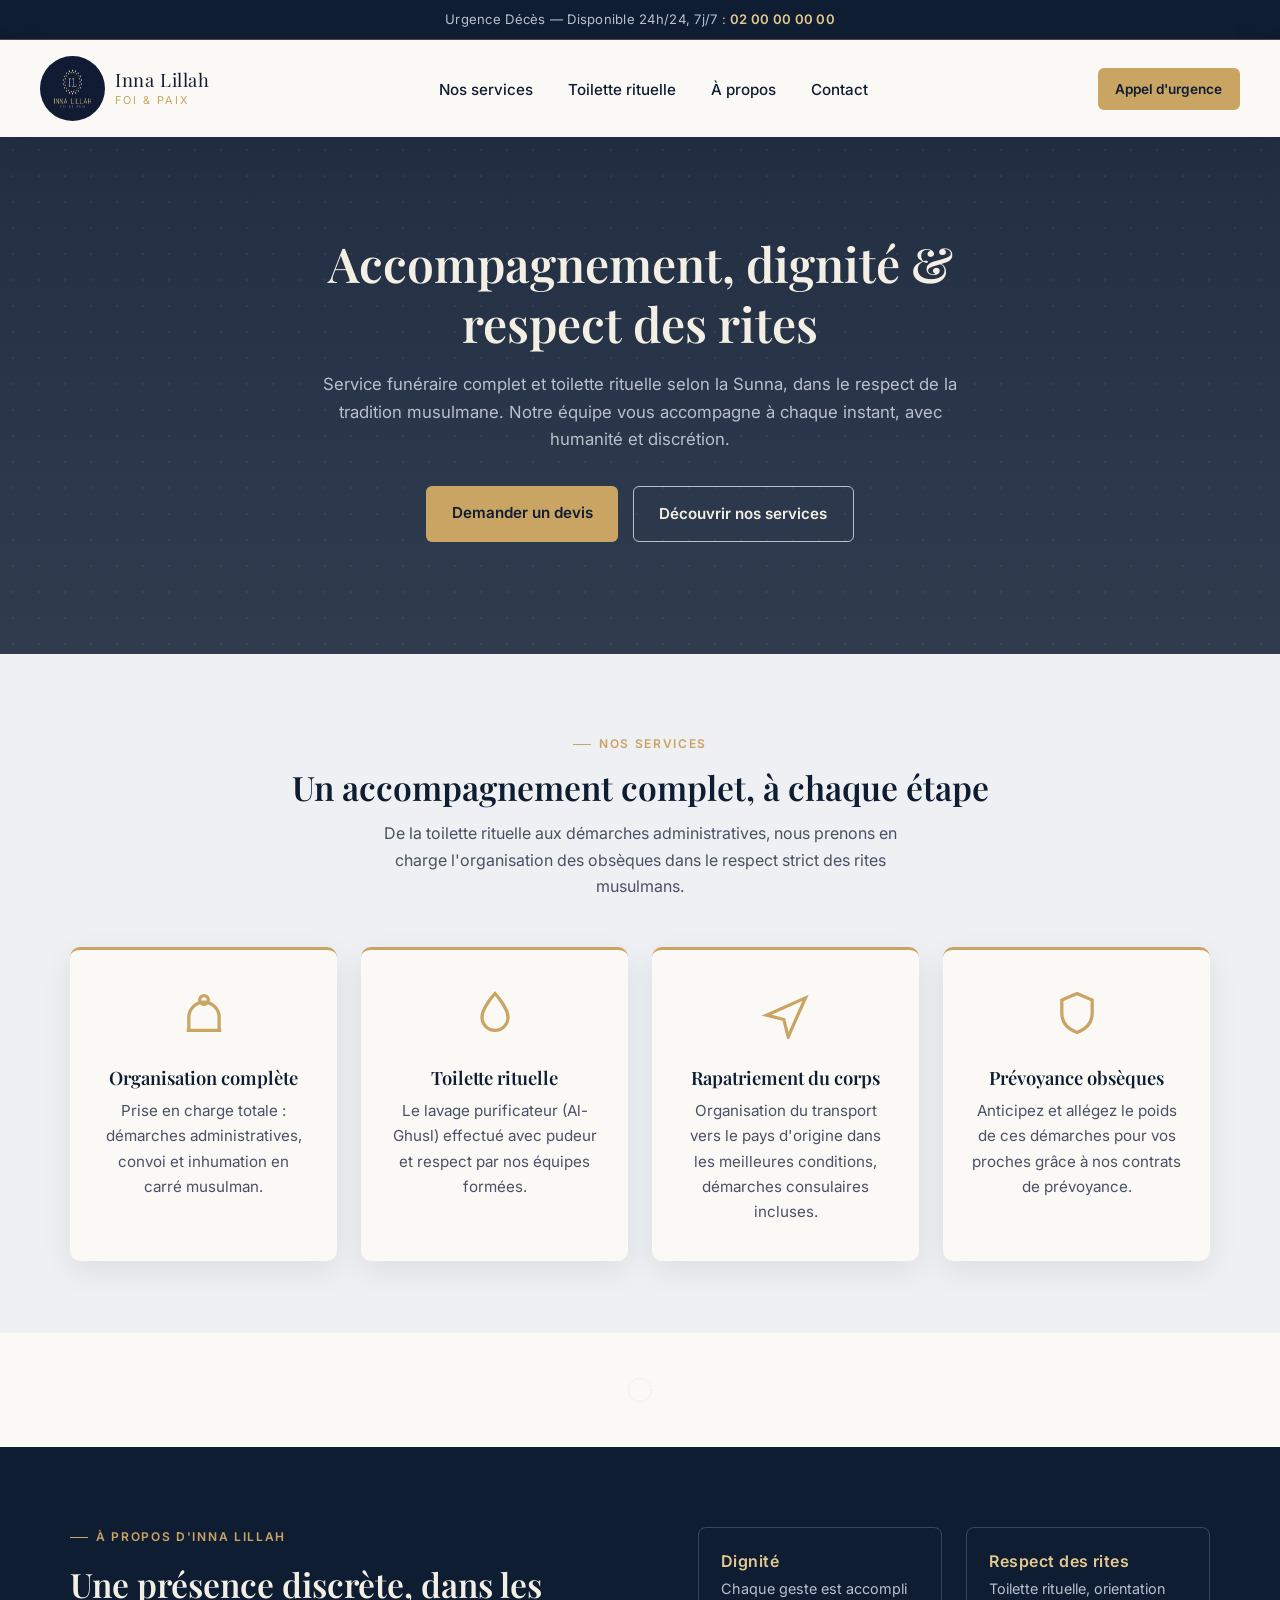
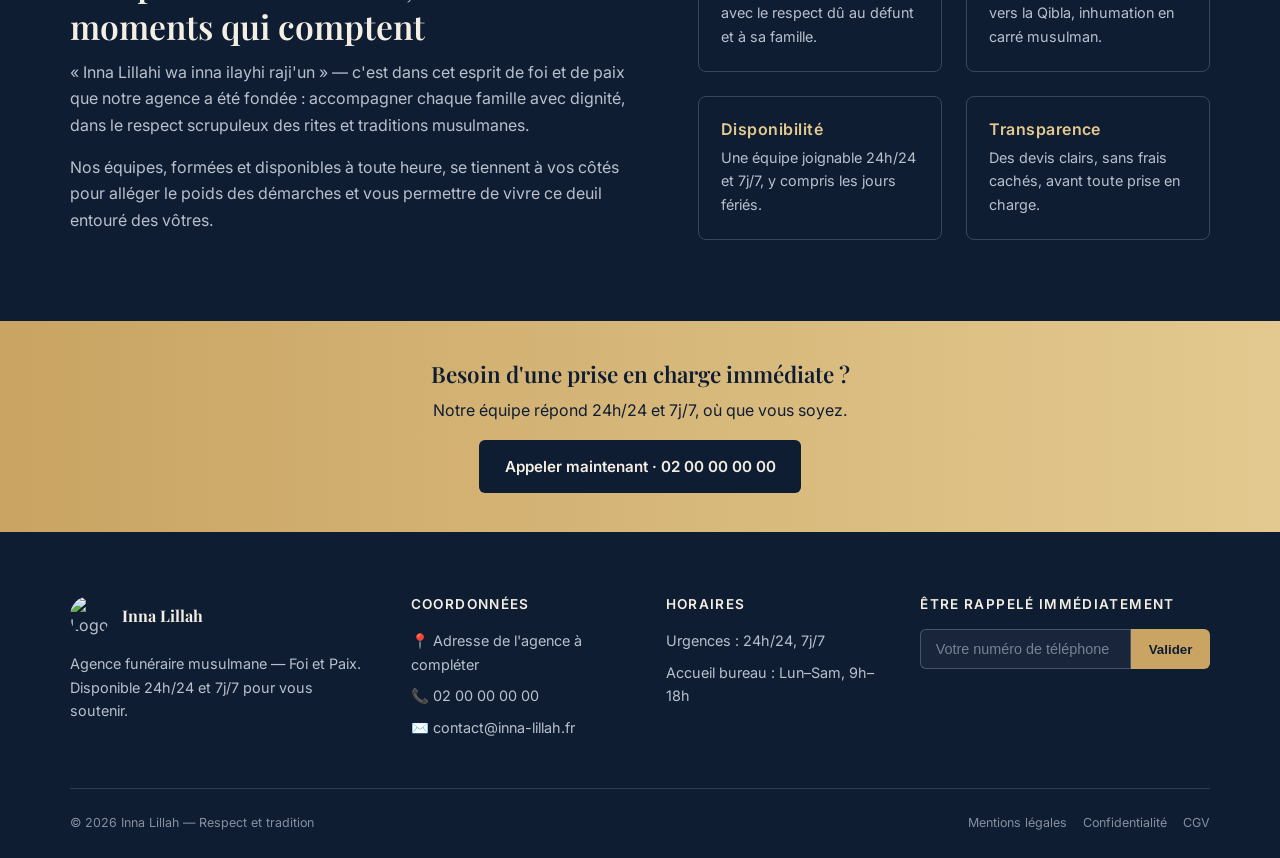
==== index.html @ 6e878417 "version initial" ====
<!DOCTYPE html>
<html lang="fr">
<head>
<meta charset="UTF-8">
<meta name="viewport" content="width=device-width, initial-scale=1.0">

<!-- ===================== SEO : TITLE & META ===================== -->
<title>Inna Lillah – Agence Funéraire Musulmane 24/7</title>
<meta name="description" content="Inna Lillah, agence funéraire musulmane : toilette rituelle, organisation d'obsèques, rapatriement et prévoyance. Accompagnement disponible 24h/24, 7j/7.">
<meta name="robots" content="index, follow">
<link rel="canonical" href="https://www.inna-lillah.fr/">

<!-- Open Graph (partage réseaux sociaux) -->
<meta property="og:type" content="website">
<meta property="og:title" content="Inna Lillah – Agence Funéraire Musulmane 24/7">
<meta property="og:description" content="Accompagnement digne et respectueux des rites musulmans : toilette rituelle, organisation d'obsèques, rapatriement, prévoyance.">
<meta property="og:image" content="/logo-inna-lillah.png">
<meta property="og:locale" content="fr_FR">

<!-- Favicon -->
<link rel="icon" type="image/png" href="/logo-inna-lillah.png">

<!-- Polices -->
<link rel="preconnect" href="https://fonts.googleapis.com">
<link rel="preconnect" href="https://fonts.gstatic.com" crossorigin>
<link href="https://fonts.googleapis.com/css2?family=Playfair+Display:wght@500;600;700&family=Inter:wght@300;400;500;600&display=swap" rel="stylesheet">

<!-- ===================== DONNÉES STRUCTURÉES SCHEMA.ORG ===================== -->
<!-- Type LocalBusiness, sous-type FuneralHome : à compléter avec les données réelles de l'agence -->
<script type="application/ld+json">
{
  "@context": "https://schema.org",
  "@type": "FuneralHome",
  "name": "Inna Lillah",
  "alternateName": "Inna Lillah - Foi et Paix",
  "image": "https://www.inna-lillah.fr/assets/logo-inna-lillah.png",
  "description": "Agence funéraire musulmane : toilette rituelle, organisation d'obsèques, rapatriement et prévoyance obsèques.",
  "telephone": "+33200000000",
  "priceRange": "€€",
  "address": {
    "@type": "PostalAddress",
    "streetAddress": "Adresse de l'agence à compléter",
    "addressLocality": "Ville à compléter",
    "postalCode": "00000",
    "addressCountry": "FR"
  },
  "openingHoursSpecification": [
    {
      "@type": "OpeningHoursSpecification",
      "dayOfWeek": ["Monday","Tuesday","Wednesday","Thursday","Friday","Saturday","Sunday"],
      "opens": "00:00",
      "closes": "23:59"
    }
  ],
  "areaServed": "Ville et région à compléter"
}
</script>

<link rel="stylesheet" href="style.css">
</head>
<body>

<!-- Icônes SVG réutilisables (sprite invisible) -->
<svg width="0" height="0" style="position:absolute" aria-hidden="true">
  <symbol id="icone-mosquee" viewBox="0 0 24 24" fill="none" stroke="currentColor" stroke-width="1.5">
    <path d="M4 20h16M5 20v-6a7 7 0 0 1 14 0v6M12 4a2 2 0 1 1 0 4 2 2 0 0 1 0-4Z"/>
  </symbol>
  <symbol id="icone-goutte" viewBox="0 0 24 24" fill="none" stroke="currentColor" stroke-width="1.5">
    <path d="M12 3s6 6.5 6 11a6 6 0 1 1-12 0c0-4.5 6-11 6-11Z"/>
  </symbol>
  <symbol id="icone-avion" viewBox="0 0 24 24" fill="none" stroke="currentColor" stroke-width="1.5">
    <path d="M3 13l18-8-8 18-2-8-8-2Z"/>
  </symbol>
  <symbol id="icone-bouclier" viewBox="0 0 24 24" fill="none" stroke="currentColor" stroke-width="1.5">
    <path d="M12 3l7 3v6c0 4.5-3 7.5-7 9-4-1.5-7-4.5-7-9V6l7-3Z"/>
  </symbol>
  <symbol id="icone-etoile-couronne" viewBox="0 0 100 100">
    <g fill="none" stroke="currentColor" stroke-width="1">
      <circle cx="50" cy="50" r="34" stroke-dasharray="2 6"/>
    </g>
  </symbol>
  <symbol id="icone-telephone" viewBox="0 0 24 24" fill="none" stroke="currentColor" stroke-width="1.8">
    <path d="M22 16.92v3a2 2 0 0 1-2.18 2 19.79 19.79 0 0 1-8.63-3.07 19.5 19.5 0 0 1-6-6 19.79 19.79 0 0 1-3.07-8.67A2 2 0 0 1 4.11 2h3a2 2 0 0 1 2 1.72c.13.96.36 1.9.68 2.81a2 2 0 0 1-.45 2.11L8.09 9.91a16 16 0 0 0 6 6l1.27-1.27a2 2 0 0 1 2.11-.45c.91.32 1.85.55 2.81.68A2 2 0 0 1 22 16.92Z"/>
  </symbol>
</svg>

<!-- ===================== EN-TÊTE ===================== -->
<header>
  <div class="top-bar">
    <span>Urgence Décès — Disponible 24h/24, 7j/7 : <a href="tel:+33200000000"><strong>02 00 00 00 00</strong></a></span>
  </div>

  <nav aria-label="Navigation principale">
    <a href="#" class="brand" aria-label="Retour à l'accueil Inna Lillah">
      <img src="/logo-inna-lillah.png" alt="Logo Inna Lillah, agence funéraire musulmane" width="55" height="55">
      <span class="brand-text">
        <span class="nom">Inna Lillah</span><br>
        <span class="signature">Foi &amp; Paix</span>
      </span>
    </a>

    <ul class="nav-links" id="menu-mobile">
      <li><a href="#services">Nos services</a></li>
      <li><a href="#toilette">Toilette rituelle</a></li>
      <li><a href="#apropos">À propos</a></li>
      <li><a href="#contact">Contact</a></li>
    </ul>

    <div class="nav-actions">
      <a href="tel:+33200000000" class="btn-call">Appel d'urgence</a>
      <button class="btn-menu" id="btn-menu" aria-label="Ouvrir le menu" aria-expanded="false" aria-controls="menu-mobile">
        <span></span>
      </button>
    </div>
  </nav>
</header>

<main>

  <!-- ===================== HÉRO ===================== -->
  <section class="hero">
    <div class="hero-content">
      <h1>Accompagnement, dignité &amp; respect des rites</h1>
      <p>Service funéraire complet et toilette rituelle selon la Sunna, dans le respect de la tradition musulmane. Notre équipe vous accompagne à chaque instant, avec humanité et discrétion.</p>
      <div class="hero-btns">
        <a href="#contact" class="btn-primary">Demander un devis</a>
        <a href="#services" class="btn-outline">Découvrir nos services</a>
      </div>
    </div>
  </section>

  <!-- ===================== SERVICES ===================== -->
  <section id="services" class="services">
    <div class="container">
      <div class="header-section">
        <p class="eyebrow">Nos services</p>
        <h2 class="section-title">Un accompagnement complet, à chaque étape</h2>
        <p class="section-intro">De la toilette rituelle aux démarches administratives, nous prenons en charge l'organisation des obsèques dans le respect strict des rites musulmans.</p>
      </div>

      <div class="services-grid">
        <article class="card">
          <svg class="icone" aria-hidden="true"><use href="#icone-mosquee"/></svg>
          <h3>Organisation complète</h3>
          <p>Prise en charge totale : démarches administratives, convoi et inhumation en carré musulman.</p>
        </article>

        <article class="card" id="toilette">
          <svg class="icone" aria-hidden="true"><use href="#icone-goutte"/></svg>
          <h3>Toilette rituelle</h3>
          <p>Le lavage purificateur (Al-Ghusl) effectué avec pudeur et respect par nos équipes formées.</p>
        </article>

        <article class="card">
          <svg class="icone" aria-hidden="true"><use href="#icone-avion"/></svg>
          <h3>Rapatriement du corps</h3>
          <p>Organisation du transport vers le pays d'origine dans les meilleures conditions, démarches consulaires incluses.</p>
        </article>

        <article class="card">
          <svg class="icone" aria-hidden="true"><use href="#icone-bouclier"/></svg>
          <h3>Prévoyance obsèques</h3>
          <p>Anticipez et allégez le poids de ces démarches pour vos proches grâce à nos contrats de prévoyance.</p>
        </article>
      </div>
    </div>
  </section>

  <!-- Séparateur — motif étoiles du logo -->
  <div class="separateur" aria-hidden="true">
    <svg viewBox="0 0 100 100" fill="none" stroke="var(--or)"><use href="#icone-etoile-couronne"/></svg>
  </div>

  <!-- ===================== À PROPOS / VALEURS ===================== -->
  <section id="apropos" class="apropos">
    <div class="container apropos-grid">
      <div class="apropos-texte">
        <p class="eyebrow">À propos d'Inna Lillah</p>
        <h2 class="section-title" style="text-align:left">Une présence discrète, dans les moments qui comptent</h2>
        <p>« Inna Lillahi wa inna ilayhi raji'un » — c'est dans cet esprit de foi et de paix que notre agence a été fondée : accompagner chaque famille avec dignité, dans le respect scrupuleux des rites et traditions musulmanes.</p>
        <p>Nos équipes, formées et disponibles à toute heure, se tiennent à vos côtés pour alléger le poids des démarches et vous permettre de vivre ce deuil entouré des vôtres.</p>
      </div>

      <div class="valeurs">
        <div class="valeur">
          <h4>Dignité</h4>
          <p>Chaque geste est accompli avec le respect dû au défunt et à sa famille.</p>
        </div>
        <div class="valeur">
          <h4>Respect des rites</h4>
          <p>Toilette rituelle, orientation vers la Qibla, inhumation en carré musulman.</p>
        </div>
        <div class="valeur">
          <h4>Disponibilité</h4>
          <p>Une équipe joignable 24h/24 et 7j/7, y compris les jours fériés.</p>
        </div>
        <div class="valeur">
          <h4>Transparence</h4>
          <p>Des devis clairs, sans frais cachés, avant toute prise en charge.</p>
        </div>
      </div>
    </div>
  </section>

  <!-- ===================== BANDE URGENCE ===================== -->
  <section class="bande-urgence">
    <h2>Besoin d'une prise en charge immédiate ?</h2>
    <p>Notre équipe répond 24h/24 et 7j/7, où que vous soyez.</p>
    <a href="tel:+33200000000" class="btn-primary">Appeler maintenant · 02 00 00 00 00</a>
  </section>

</main>

<!-- ===================== PIED DE PAGE ===================== -->
<footer id="contact">
  <div class="container">
    <div class="footer-grid">

      <div class="footer-col">
        <div class="footer-brand">
          <img src="assets/logo-inna-lillah.png" alt="Logo Inna Lillah" width="40" height="40">
          <strong style="color:var(--sable); font-family:'Playfair Display',serif;">Inna Lillah</strong>
        </div>
        <p>Agence funéraire musulmane — Foi et Paix. Disponible 24h/24 et 7j/7 pour vous soutenir.</p>
      </div>

      <div class="footer-col">
        <h4>Coordonnées</h4>
        <ul>
          <li>📍 Adresse de l'agence à compléter</li>
          <li>📞 <a href="tel:+33200000000">02 00 00 00 00</a></li>
          <li>✉️ <a href="mailto:contact@inna-lillah.fr">contact@inna-lillah.fr</a></li>
        </ul>
      </div>

      <div class="footer-col">
        <h4>Horaires</h4>
        <ul>
          <li>Urgences : 24h/24, 7j/7</li>
          <li>Accueil bureau : Lun–Sam, 9h–18h</li>
        </ul>
      </div>

      <div class="footer-col">
        <h4>Être rappelé immédiatement</h4>
        <form id="callback-form" novalidate>
          <div class="footer-form">
            <label for="tel-rappel" class="sr-only" style="position:absolute;left:-9999px;">Votre numéro de téléphone</label>
            <input type="tel" id="tel-rappel" placeholder="Votre numéro de téléphone" required pattern="[0-9 +().-]{6,20}">
            <button type="submit">Valider</button>
          </div>
          <p class="form-message" id="form-message" role="status" aria-live="polite"></p>
        </form>
      </div>
    </div>

    <div class="footer-bottom">
      <span>&copy; <span id="annee-courante">2026</span> Inna Lillah — Respect et tradition</span>
      <nav aria-label="Liens légaux">
        <a href="/mentions-legales.html">Mentions légales</a>
        <a href="/politique-confidentialite.html">Confidentialité</a>
        <a href="/cgv.html">CGV</a>
      </nav>
    </div>
  </div>
</footer>

<!-- Bouton d'appel flottant (mobile) -->
<a href="tel:+33200000000" class="appel-flottant" aria-label="Appeler l'agence en urgence">
  <svg aria-hidden="true"><use href="#icone-telephone"/></svg>
</a>

<script src="script.js" defer></script>
</body>
</html>
---- style.css ----
/* =====================================================================
   1. VARIABLES & RESET
   Palette dérivée du logo : bleu nuit profond, doré, argenté, sable.
   ===================================================================== */
:root{
  --bleu-nuit:      #0f1d33;   /* fond principal sombre, identique au logo */
  --bleu-nuit-2:     #16294a;  /* dégradé / variante plus claire */
  --or:              #c9a463;  /* doré du logo */
  --or-clair:        #e3c98f;
  --argent:          #b8c0cc;  /* argenté du logo */
  --sable:           #f4efe4;  /* fond clair chaleureux (jamais blanc pur) */
  --blanc-casse:     #fbf9f5;
  --gris-texte:      #4a5164;
  --gris-clair:      #eef0f3;
  --ombre:           0 10px 30px rgba(15,29,51,0.08);
  --transition:      0.35s cubic-bezier(.4,0,.2,1);
}

*,*::before,*::after{ box-sizing:border-box; margin:0; padding:0; }

html{ scroll-behavior:smooth; }

body{
  font-family:'Inter', sans-serif;
  color:var(--gris-texte);
  background:var(--blanc-casse);
  line-height:1.65;
  -webkit-font-smoothing:antialiased;
}

img{ max-width:100%; display:block; }

a{ color:inherit; text-decoration:none; }

h1,h2,h3,h4{
  font-family:'Playfair Display', serif;
  color:var(--bleu-nuit);
  line-height:1.25;
  font-weight:600;
}

.container{
  width:100%;
  max-width:1180px;
  margin-inline:auto;
  padding-inline:1.25rem;
}

/* Respect des préférences de réduction de mouvement */
@media (prefers-reduced-motion: reduce){
  *{ animation-duration:0.01ms !important; transition-duration:0.01ms !important; scroll-behavior:auto !important; }
}

.eyebrow{
  display:inline-flex;
  align-items:center;
  gap:.5rem;
  font-size:.75rem;
  letter-spacing:.14em;
  text-transform:uppercase;
  color:var(--or);
  font-weight:600;
  margin-bottom:.75rem;
}
.eyebrow::before{
  content:"";
  width:18px; height:1px;
  background:var(--or);
  display:inline-block;
}

/* =====================================================================
   2. SIGNATURE VISUELLE — motif "couronne d'étoiles"
   Élément décoratif ré-employé du logo (cercle d'étoiles dorées/argentées),
   utilisé comme séparateur discret entre les sections plutôt qu'une simple
   ligne, pour ancrer l'identité visuelle sur toute la page.
   ===================================================================== */
.motif-etoiles{
  width:56px; height:56px;
  margin:0 auto 1.25rem;
  opacity:.9;
}

.separateur{
  display:flex;
  align-items:center;
  justify-content:center;
  padding:2.5rem 0;
}
.separateur svg{ width:34px; height:34px; opacity:.55; }

/* =====================================================================
   3. EN-TÊTE / NAVIGATION
   ===================================================================== */
.top-bar{
  background:var(--bleu-nuit);
  color:var(--argent);
  text-align:center;
  padding:.55rem 1rem;
  font-size:.82rem;
  letter-spacing:.02em;
  border-bottom:1px solid rgba(201,164,99,.35);
}
.top-bar strong{ color:var(--or-clair); font-weight:600; }
.top-bar a{ color:inherit; }

header{
  position:sticky; top:0; z-index:50;
}

nav{
  display:flex;
  align-items:center;
  justify-content:space-between;
  gap:1rem;
  padding:.75rem 1.25rem;
  background:var(--blanc-casse);
  box-shadow:var(--ombre);
  transition:padding var(--transition);
}

.brand{
  display:flex;
  align-items:center;
  gap:.65rem;
}
.brand img{
  height:65px; width:65px;
  border-radius:50%;
  background:var(--bleu-nuit); /* le logo garde son fond bleu nuit d'origine */
  padding:2px;
}
.brand-text{ line-height:1.1; }
.brand-text .nom{
  font-family:'Playfair Display', serif;
  font-size:1.15rem;
  color:var(--bleu-nuit);
  letter-spacing:.03em;
}
.brand-text .signature{
  font-size:.68rem;
  letter-spacing:.18em;
  text-transform:uppercase;
  color:var(--or);
}

/* Menu mobile : caché par défaut, Mobile-First */
.nav-links{
  list-style:none;
  position:fixed;
  inset:0 0 0 30%;
  background:var(--bleu-nuit);
  display:flex;
  flex-direction:column;
  align-items:flex-start;
  justify-content:center;
  gap:2rem;
  padding:2rem;
  transform:translateX(100%);
  transition:transform var(--transition);
  z-index:60;
}
.nav-links.ouvert{ transform:translateX(0); }
.nav-links a{
  color:var(--sable);
  font-size:1.1rem;
  font-weight:500;
  position:relative;
}
.nav-links a::after{
  content:"";
  position:absolute; left:0; bottom:-4px;
  width:0; height:1px; background:var(--or);
  transition:width var(--transition);
}
.nav-links a:hover::after,
.nav-links a:focus-visible::after{ width:100%; }

.nav-actions{ display:flex; align-items:center; gap:.75rem; }

.btn-menu{
  background:none; border:none; cursor:pointer;
  width:40px; height:40px;
  display:flex; align-items:center; justify-content:center;
  z-index:70;
}
.btn-menu span, .btn-menu span::before, .btn-menu span::after{
  content:""; display:block;
  width:22px; height:2px;
  background:var(--bleu-nuit);
  position:relative;
  transition:var(--transition);
}
.btn-menu span::before{ position:absolute; top:-7px; }
.btn-menu span::after{ position:absolute; top:7px; }
.btn-menu.actif span{ background:transparent; }
.btn-menu.actif span::before{ top:0; transform:rotate(45deg); background:var(--sable); }
.btn-menu.actif span::after{ top:0; transform:rotate(-45deg); background:var(--sable); }

.btn-call{
  background:var(--or);
  color:var(--bleu-nuit);
  padding:.6rem 1.1rem;
  border-radius:6px;
  font-weight:600;
  font-size:.85rem;
  white-space:nowrap;
  transition:background var(--transition), transform var(--transition);
}
.btn-call:hover, .btn-call:focus-visible{ background:var(--or-clair); transform:translateY(-2px); }

/* =====================================================================
   4. HÉRO
   ===================================================================== */
.hero{
  position:relative;
  background:
    linear-gradient(180deg, rgba(15,29,51,.92), rgba(15,29,51,.86)),
    url('https://images.unsplash.com/photo-1518116242335-502a8b9e6931?auto=format&fit=crop&q=80') center/cover;
  color:var(--sable);
  padding:4.5rem 1.25rem 5rem;
  overflow:hidden;
}
.hero::before{ /* motif d'étoiles en filigrane, écho du logo */
  content:"";
  position:absolute; inset:0;
  background-image:radial-gradient(rgba(201,164,99,.18) 1px, transparent 1px);
  background-size:26px 26px;
  opacity:.5;
  pointer-events:none;
}
.hero-content{
  position:relative;
  max-width:640px;
  margin-inline:auto;
  text-align:center;
}
.hero-content h1{
  color:var(--sable);
  font-size:clamp(2rem, 6vw, 3rem);
  margin-bottom:1.1rem;
}
.hero-content p{
  font-size:1.05rem;
  color:var(--argent);
  margin-bottom:2rem;
}
.hero-btns{
  display:flex; flex-direction:column; gap:.9rem;
}
.btn-primary, .btn-outline{
  padding:.9rem 1.6rem;
  border-radius:6px;
  font-weight:600;
  font-size:.95rem;
  transition:transform var(--transition), background var(--transition), box-shadow var(--transition);
  display:inline-block;
}
.btn-primary{
  background:var(--or);
  color:var(--bleu-nuit);
}
.btn-primary:hover, .btn-primary:focus-visible{
  background:var(--or-clair);
  box-shadow:0 8px 20px rgba(201,164,99,.35);
  transform:translateY(-2px);
}
.btn-outline{
  border:1px solid var(--argent);
  color:var(--sable);
}
.btn-outline:hover, .btn-outline:focus-visible{
  background:rgba(255,255,255,.08);
  transform:translateY(-2px);
}

/* =====================================================================
   5. SECTIONS GÉNÉRIQUES
   ===================================================================== */
section{ padding:4.5rem 0; }

.section-title{
  text-align:center;
  font-size:clamp(1.6rem, 4vw, 2.1rem);
  margin-bottom:.75rem;
}
.section-intro{
  text-align:center;
  max-width:560px;
  margin:0 auto 3rem;
  color:var(--gris-texte);
}
.header-section{ text-align:center; }

/* Services */
.services{ background:var(--gris-clair); }
.services-grid{
  display:grid;
  grid-template-columns:1fr;
  gap:1.5rem;
}
.card{
  background:var(--blanc-casse);
  padding:2.3rem 1.8rem;
  border-radius:10px;
  text-align:center;
  box-shadow:var(--ombre);
  border-top:3px solid var(--or);
  transition:transform var(--transition), box-shadow var(--transition);
  opacity:0; transform:translateY(24px);
}
.card.visible{ opacity:1; transform:translateY(0); }
.card:hover{ transform:translateY(-8px); box-shadow:0 16px 34px rgba(15,29,51,.14); }
.card .icone{
  width:52px; height:52px;
  margin:0 auto 1.2rem;
  color:var(--or);
}
.card h3{ font-size:1.15rem; margin-bottom:.6rem; }
.card p{ font-size:.95rem; }

/* À propos / valeurs */
.apropos{
  background:var(--bleu-nuit);
  color:var(--argent);
}
.apropos .section-title, .apropos h3{ color:var(--sable); }
.apropos-grid{
  display:grid;
  grid-template-columns:1fr;
  gap:2.5rem;
  align-items:center;
}
.apropos-texte p{ margin-bottom:1rem; }
.valeurs{
  display:grid;
  grid-template-columns:1fr;
  gap:1.5rem;
}
.valeur{
  padding:1.4rem;
  border:1px solid rgba(184,192,204,.25);
  border-radius:8px;
  opacity:0; transform:translateY(20px);
  transition:opacity .5s ease, transform .5s ease;
}
.valeur.visible{ opacity:1; transform:translateY(0); }
.valeur h4{
  color:var(--or-clair);
  font-size:1rem;
  margin-bottom:.4rem;
  font-family:'Inter',sans-serif;
  letter-spacing:.03em;
}
.valeur p{ font-size:.9rem; color:var(--argent); }

/* Bande d'urgence */
.bande-urgence{
  background:linear-gradient(90deg, var(--or), var(--or-clair));
  color:var(--bleu-nuit);
  text-align:center;
  padding:2.4rem 1.25rem;
}
.bande-urgence h2{ color:var(--bleu-nuit); font-size:1.4rem; margin-bottom:.6rem; }
.bande-urgence .btn-primary{ background:var(--bleu-nuit); color:var(--sable); margin-top:1rem; }
.bande-urgence .btn-primary:hover{ background:var(--bleu-nuit-2); }

/* =====================================================================
   6. PIED DE PAGE
   ===================================================================== */
footer{
  background:var(--bleu-nuit);
  color:var(--argent);
  padding:4rem 0 1.5rem;
}
.footer-grid{
  display:grid;
  grid-template-columns:1fr;
  gap:2.5rem;
  margin-bottom:2.5rem;
}
.footer-brand{ display:flex; gap:.75rem; align-items:center; margin-bottom:1rem; }
.footer-brand img{ height:40px; width:40px; border-radius:50%; }
.footer-col h4{
  color:var(--sable);
  font-family:'Inter', sans-serif;
  font-size:.85rem;
  text-transform:uppercase;
  letter-spacing:.1em;
  margin-bottom:1rem;
}
.footer-col p, .footer-col li{ font-size:.9rem; margin-bottom:.5rem; color:var(--argent); }
.footer-col ul{ list-style:none; }
.footer-col a:hover{ color:var(--or-clair); }

.footer-form{ display:flex; margin-top:.5rem; }
.footer-form input{
  flex:1;
  padding:.7rem .9rem;
  border:1px solid rgba(184,192,204,.3);
  background:rgba(255,255,255,.04);
  color:var(--sable);
  border-radius:6px 0 0 6px;
  font-size:.9rem;
}
.footer-form input::placeholder{ color:rgba(184,192,204,.6); }
.footer-form button{
  padding:.7rem 1.1rem;
  border:none;
  background:var(--or);
  color:var(--bleu-nuit);
  font-weight:600;
  border-radius:0 6px 6px 0;
  cursor:pointer;
  transition:background var(--transition);
}
.footer-form button:hover{ background:var(--or-clair); }
.form-message{ font-size:.8rem; margin-top:.6rem; color:var(--or-clair); min-height:1.2em; }

.footer-bottom{
  border-top:1px solid rgba(184,192,204,.2);
  padding-top:1.5rem;
  display:flex;
  flex-direction:column;
  gap:.75rem;
  align-items:center;
  text-align:center;
  font-size:.78rem;
  color:rgba(184,192,204,.7);
}
.footer-bottom nav{
  background:none; box-shadow:none; padding:0;
  display:flex; gap:1rem; flex-wrap:wrap; justify-content:center;
}
.footer-bottom nav a:hover{ color:var(--or-clair); }

/* Bouton flottant d'appel — visible en permanence sur mobile */
.appel-flottant{
  position:fixed;
  bottom:1.1rem; right:1.1rem;
  z-index:80;
  background:var(--bleu-nuit);
  color:var(--sable);
  width:56px; height:56px;
  border-radius:50%;
  display:flex; align-items:center; justify-content:center;
  box-shadow:0 10px 24px rgba(15,29,51,.35);
  border:2px solid var(--or);
}
.appel-flottant svg{ width:24px; height:24px; }

/* =====================================================================
   7. RESPONSIVE — TABLETTE (≥640px) & DESKTOP (≥1024px)
   ===================================================================== */
@media (min-width:640px){
  .hero-btns{ flex-direction:row; justify-content:center; }
  .services-grid{ grid-template-columns:repeat(2,1fr); }
  .valeurs{ grid-template-columns:repeat(2,1fr); }
  .footer-grid{ grid-template-columns:repeat(2,1fr); }
}

@media (min-width:1024px){
  nav{ padding:1rem 2.5rem; }
  .nav-links{
    position:static;
    flex-direction:row;
    background:none;
    transform:none;
    padding:0;
    gap:2.2rem;
  }
  .nav-links a{ color:var(--bleu-nuit); font-size:.95rem; }
  .nav-links a::after{ background:var(--or); }
  .btn-menu{ display:none; }

  .hero{ padding:6rem 1.25rem 7rem; }

  .services-grid{ grid-template-columns:repeat(4,1fr); }
  .apropos-grid{ grid-template-columns:1.1fr 1fr; gap:4rem; }
  .footer-grid{ grid-template-columns:1.4fr 1fr 1fr 1.2fr; }
  .footer-bottom{ flex-direction:row; justify-content:space-between; }
  .appel-flottant{ display:none; } /* la barre d'urgence fixe suffit sur desktop */
}
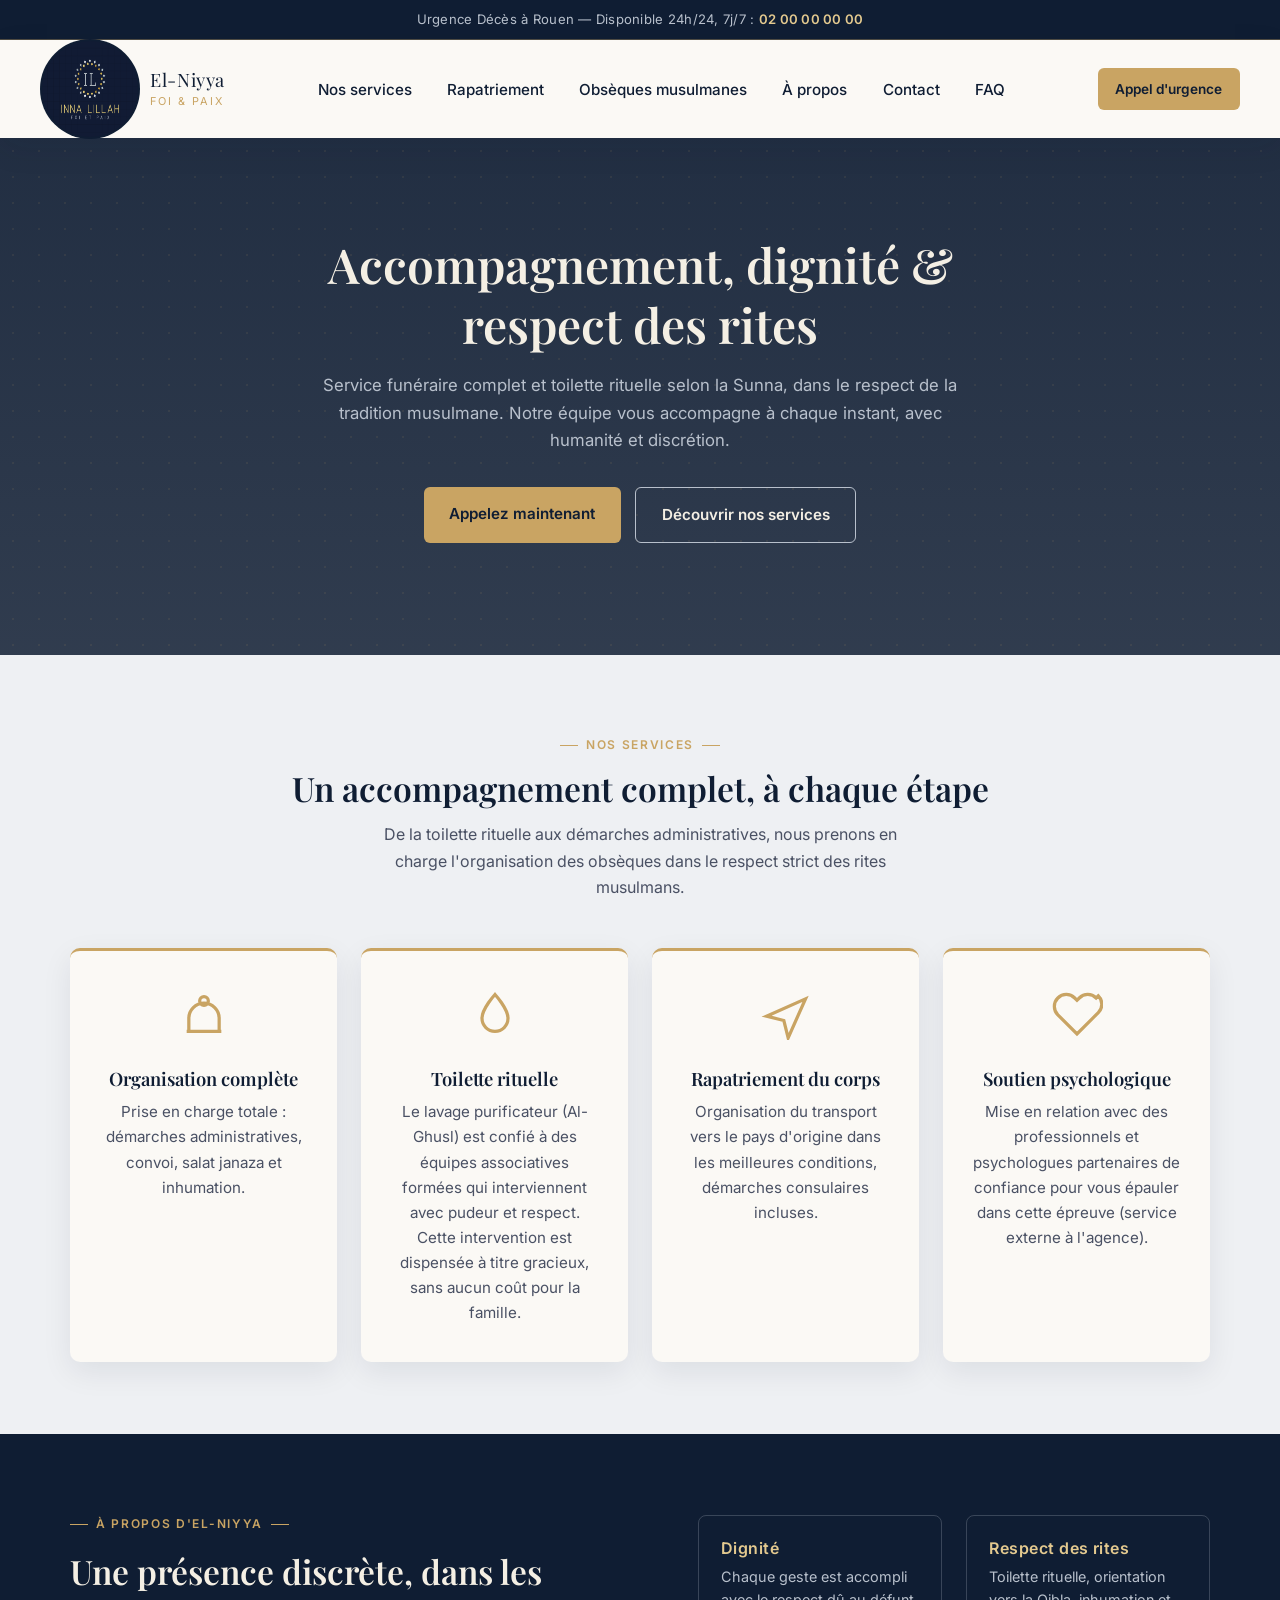
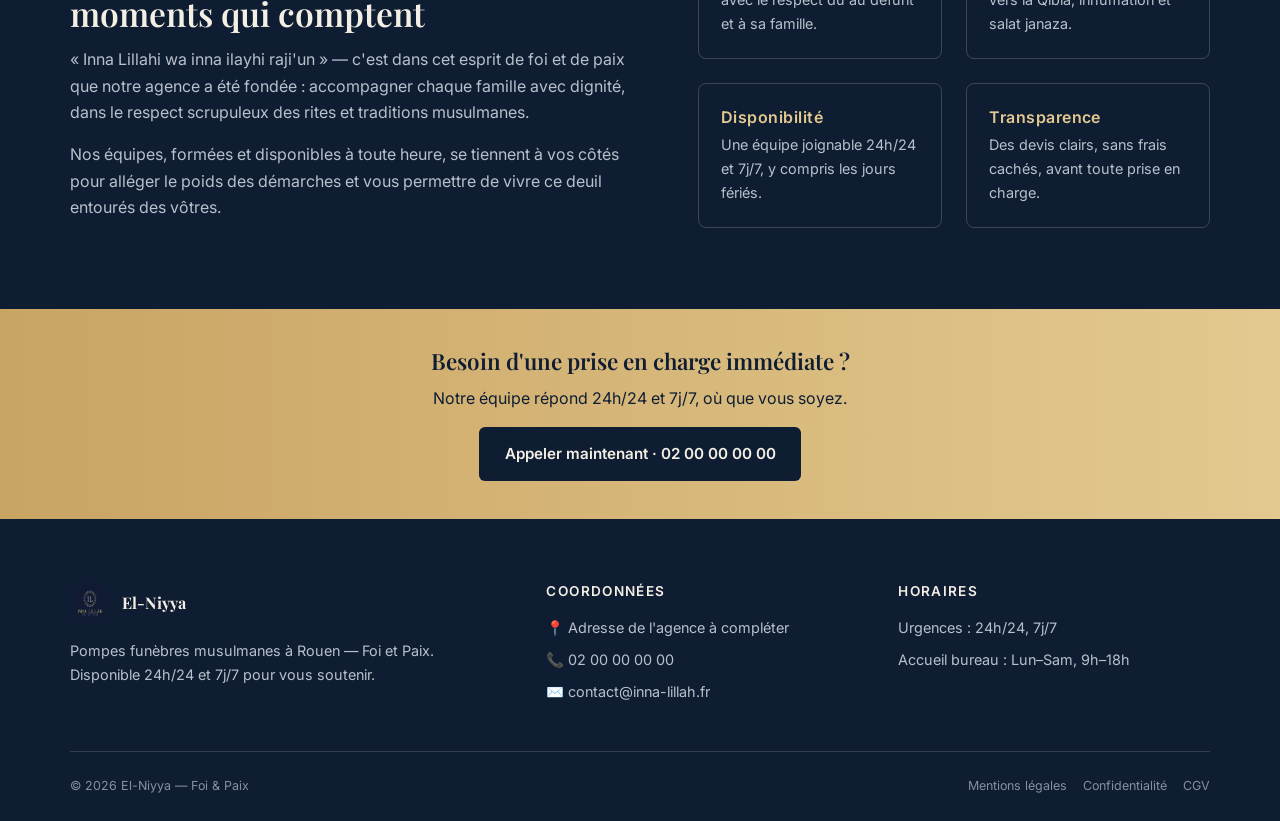
==== commit 03401d62: "ajout nouvelle pages" ====
--- a/index.html
+++ b/index.html
@@ -5,20 +5,24 @@
 <meta name="viewport" content="width=device-width, initial-scale=1.0">
 
 <!-- ===================== SEO : TITLE & META ===================== -->
-<title>Inna Lillah – Agence Funéraire Musulmane 24/7</title>
-<meta name="description" content="Inna Lillah, agence funéraire musulmane : toilette rituelle, organisation d'obsèques, rapatriement et prévoyance. Accompagnement disponible 24h/24, 7j/7.">
+<title>Pompes funèbres musulmanes à Rouen – El-Niyya | 24h/24</title>
+<meta name="description" content="El-Niyya, pompes funèbres musulmanes à Rouen : toilette rituelle, organisation d'obsèques, rapatriement vers l'Algérie, le Maroc et la Tunisie. Disponible 24h/24, 7j/7.">
 <meta name="robots" content="index, follow">
-<link rel="canonical" href="https://www.inna-lillah.fr/">
+<link rel="canonical" href="https://www.www.el-niyya.fr/">
 
 <!-- Open Graph (partage réseaux sociaux) -->
 <meta property="og:type" content="website">
-<meta property="og:title" content="Inna Lillah – Agence Funéraire Musulmane 24/7">
-<meta property="og:description" content="Accompagnement digne et respectueux des rites musulmans : toilette rituelle, organisation d'obsèques, rapatriement, prévoyance.">
+<meta property="og:url" content="https://www.el-niyya.fr/">
+<meta property="og:title" content="Pompes funèbres musulmanes à Rouen – El-Niyya | 24h/24">
+<meta property="og:description" content="Accompagnement digne et respectueux des rites musulmans à Rouen : toilette rituelle, obsèques, rapatriement Algérie, Maroc, Tunisie.">
 <meta property="og:image" content="/logo-inna-lillah.png">
 <meta property="og:locale" content="fr_FR">
+<meta property="og:site_name" content="El-Niyya">
+
 
 <!-- Favicon -->
-<link rel="icon" type="image/png" href="/logo-inna-lillah.png">
+<link rel="icon" type="image/png" href="logo-inna-lillah.png">
+<link rel="apple-touch-icon" href="/assets/logo-el-niyya.png">
 
 <!-- Polices -->
 <link rel="preconnect" href="https://fonts.googleapis.com">
@@ -31,17 +35,20 @@
 {
   "@context": "https://schema.org",
   "@type": "FuneralHome",
-  "name": "Inna Lillah",
-  "alternateName": "Inna Lillah - Foi et Paix",
+  "name": "El-Niyya",
+  "slogan": "Foi et Paix",
+  "alternateName": "El-Niyya - Foi et Paix",
+  "url": "https://www.el-niyya.fr/",
   "image": "https://www.inna-lillah.fr/assets/logo-inna-lillah.png",
-  "description": "Agence funéraire musulmane : toilette rituelle, organisation d'obsèques, rapatriement et prévoyance obsèques.",
+  "description": "Pompes funèbres musulmanes à Rouen : toilette rituelle, organisation d'obsèques et rapatriement vers l'Algérie, le Maroc et la Tunisie.",
   "telephone": "+33200000000",
   "priceRange": "€€",
   "address": {
     "@type": "PostalAddress",
     "streetAddress": "Adresse de l'agence à compléter",
-    "addressLocality": "Ville à compléter",
-    "postalCode": "00000",
+    "addressLocality": "Rouen",
+    "postalCode": "76000",
+    "addressRegion": "Normandie",
     "addressCountry": "FR"
   },
   "openingHoursSpecification": [
@@ -52,7 +59,11 @@
       "closes": "23:59"
     }
   ],
-  "areaServed": "Ville et région à compléter"
+  "areaServed": [
+    {"@type": "City", "name": "Rouen"},
+    {"@type": "AdministrativeArea", "name": "Seine-Maritime"},
+    {"@type": "AdministrativeArea", "name": "Normandie"}
+  ]
 }
 </script>
 
@@ -82,28 +93,33 @@
   <symbol id="icone-telephone" viewBox="0 0 24 24" fill="none" stroke="currentColor" stroke-width="1.8">
     <path d="M22 16.92v3a2 2 0 0 1-2.18 2 19.79 19.79 0 0 1-8.63-3.07 19.5 19.5 0 0 1-6-6 19.79 19.79 0 0 1-3.07-8.67A2 2 0 0 1 4.11 2h3a2 2 0 0 1 2 1.72c.13.96.36 1.9.68 2.81a2 2 0 0 1-.45 2.11L8.09 9.91a16 16 0 0 0 6 6l1.27-1.27a2 2 0 0 1 2.11-.45c.91.32 1.85.55 2.81.68A2 2 0 0 1 22 16.92Z"/>
   </symbol>
+  <symbol id="icone-coeur" viewBox="0 0 24 24" fill="none" stroke="currentColor" stroke-width="1.5">
+  <path d="M20.84 4.61a5.5 5.5 0 0 0-7.78 0L12 5.67l-1.06-1.06a5.5 5.5 0 0 0-7.78 7.78l1.06 1.06L12 21.23l8.78-8.78 1.06-1.06a5.5 5.5 0 0 0 0-7.78z"/>
+</symbol>
 </svg>
 
 <!-- ===================== EN-TÊTE ===================== -->
 <header>
   <div class="top-bar">
-    <span>Urgence Décès — Disponible 24h/24, 7j/7 : <a href="tel:+33200000000"><strong>02 00 00 00 00</strong></a></span>
+    <span>Urgence Décès à Rouen — Disponible 24h/24, 7j/7 : <a href="tel:+33200000000"><strong>02 00 00 00 00</strong></a></span>
   </div>
 
   <nav aria-label="Navigation principale">
-    <a href="#" class="brand" aria-label="Retour à l'accueil Inna Lillah">
-      <img src="/logo-inna-lillah.png" alt="Logo Inna Lillah, agence funéraire musulmane" width="55" height="55">
+    <a href="/index.html" class="brand" aria-label="Retour à l'accueil El-Niyya">
+      <img src="logo-inna-lillah.png" alt="Logo El-Niyya, pompes funèbres musulmanes à Rouen" width="55" height="55">
       <span class="brand-text">
-        <span class="nom">Inna Lillah</span><br>
+        <span class="nom">El-Niyya</span><br>
         <span class="signature">Foi &amp; Paix</span>
       </span>
     </a>
 
     <ul class="nav-links" id="menu-mobile">
       <li><a href="#services">Nos services</a></li>
-      <li><a href="#toilette">Toilette rituelle</a></li>
+      <li><a href="/rapatriement.html">Rapatriement</a></li>
+      <li><a href="/obseques-musulmanes-rouen.html">Obsèques musulmanes</a></li>
       <li><a href="#apropos">À propos</a></li>
       <li><a href="#contact">Contact</a></li>
+      <li><a href="/faq.html">FAQ</a></li>
     </ul>
 
     <div class="nav-actions">
@@ -123,7 +139,7 @@
       <h1>Accompagnement, dignité &amp; respect des rites</h1>
       <p>Service funéraire complet et toilette rituelle selon la Sunna, dans le respect de la tradition musulmane. Notre équipe vous accompagne à chaque instant, avec humanité et discrétion.</p>
       <div class="hero-btns">
-        <a href="#contact" class="btn-primary">Demander un devis</a>
+        <a href="#contact" class="btn-primary">Appelez maintenant</a>
         <a href="#services" class="btn-outline">Découvrir nos services</a>
       </div>
     </div>
@@ -142,13 +158,13 @@
         <article class="card">
           <svg class="icone" aria-hidden="true"><use href="#icone-mosquee"/></svg>
           <h3>Organisation complète</h3>
-          <p>Prise en charge totale : démarches administratives, convoi et inhumation en carré musulman.</p>
+          <p>Prise en charge totale : démarches administratives, convoi, salat janaza et inhumation.</p>
         </article>
 
         <article class="card" id="toilette">
           <svg class="icone" aria-hidden="true"><use href="#icone-goutte"/></svg>
           <h3>Toilette rituelle</h3>
-          <p>Le lavage purificateur (Al-Ghusl) effectué avec pudeur et respect par nos équipes formées.</p>
+          <p>Le lavage purificateur (Al-Ghusl) est confié à des équipes associatives formées qui interviennent avec pudeur et respect. Cette intervention est dispensée à titre gracieux, sans aucun coût pour la famille.</p>
         </article>
 
         <article class="card">
@@ -156,29 +172,26 @@
           <h3>Rapatriement du corps</h3>
           <p>Organisation du transport vers le pays d'origine dans les meilleures conditions, démarches consulaires incluses.</p>
         </article>
-
         <article class="card">
-          <svg class="icone" aria-hidden="true"><use href="#icone-bouclier"/></svg>
-          <h3>Prévoyance obsèques</h3>
-          <p>Anticipez et allégez le poids de ces démarches pour vos proches grâce à nos contrats de prévoyance.</p>
-        </article>
+  <svg class="icone" aria-hidden="true"><use href="#icone-coeur"/></svg>
+  <h3>Soutien psychologique</h3>
+  <p>Mise en relation avec des professionnels et psychologues partenaires de confiance pour vous épauler dans cette épreuve (service externe à l'agence).</p>
+</article>
       </div>
     </div>
   </section>
 
   <!-- Séparateur — motif étoiles du logo -->
-  <div class="separateur" aria-hidden="true">
-    <svg viewBox="0 0 100 100" fill="none" stroke="var(--or)"><use href="#icone-etoile-couronne"/></svg>
-  </div>
+ 
 
   <!-- ===================== À PROPOS / VALEURS ===================== -->
   <section id="apropos" class="apropos">
     <div class="container apropos-grid">
       <div class="apropos-texte">
-        <p class="eyebrow">À propos d'Inna Lillah</p>
+        <p class="eyebrow">À propos d'El-Niyya</p>
         <h2 class="section-title" style="text-align:left">Une présence discrète, dans les moments qui comptent</h2>
         <p>« Inna Lillahi wa inna ilayhi raji'un » — c'est dans cet esprit de foi et de paix que notre agence a été fondée : accompagner chaque famille avec dignité, dans le respect scrupuleux des rites et traditions musulmanes.</p>
-        <p>Nos équipes, formées et disponibles à toute heure, se tiennent à vos côtés pour alléger le poids des démarches et vous permettre de vivre ce deuil entouré des vôtres.</p>
+        <p>Nos équipes, formées et disponibles à toute heure, se tiennent à vos côtés pour alléger le poids des démarches et vous permettre de vivre ce deuil entourés  des vôtres.</p>
       </div>
 
       <div class="valeurs">
@@ -188,7 +201,7 @@
         </div>
         <div class="valeur">
           <h4>Respect des rites</h4>
-          <p>Toilette rituelle, orientation vers la Qibla, inhumation en carré musulman.</p>
+          <p>Toilette rituelle, orientation vers la Qibla, inhumation et salat janaza.</p>
         </div>
         <div class="valeur">
           <h4>Disponibilité</h4>
@@ -218,10 +231,10 @@
 
       <div class="footer-col">
         <div class="footer-brand">
-          <img src="assets/logo-inna-lillah.png" alt="Logo Inna Lillah" width="40" height="40">
-          <strong style="color:var(--sable); font-family:'Playfair Display',serif;">Inna Lillah</strong>
-        </div>
-        <p>Agence funéraire musulmane — Foi et Paix. Disponible 24h/24 et 7j/7 pour vous soutenir.</p>
+          <img src="logo-inna-lillah.png" alt="Logo Inna Lillah" width="40" height="40">
+          <strong style="color:var(--sable); font-family:'Playfair Display',serif;">El-Niyya</strong>
+        </div>
+        <p>Pompes funèbres musulmanes à Rouen — Foi et Paix. Disponible 24h/24 et 7j/7 pour vous soutenir.</p>
       </div>
 
       <div class="footer-col">
@@ -240,22 +253,10 @@
           <li>Accueil bureau : Lun–Sam, 9h–18h</li>
         </ul>
       </div>
-
-      <div class="footer-col">
-        <h4>Être rappelé immédiatement</h4>
-        <form id="callback-form" novalidate>
-          <div class="footer-form">
-            <label for="tel-rappel" class="sr-only" style="position:absolute;left:-9999px;">Votre numéro de téléphone</label>
-            <input type="tel" id="tel-rappel" placeholder="Votre numéro de téléphone" required pattern="[0-9 +().-]{6,20}">
-            <button type="submit">Valider</button>
-          </div>
-          <p class="form-message" id="form-message" role="status" aria-live="polite"></p>
-        </form>
-      </div>
     </div>
 
     <div class="footer-bottom">
-      <span>&copy; <span id="annee-courante">2026</span> Inna Lillah — Respect et tradition</span>
+      <span>&copy; <span id="annee-courante">2026</span> El-Niyya — Foi &amp; Paix</span>
       <nav aria-label="Liens légaux">
         <a href="/mentions-legales.html">Mentions légales</a>
         <a href="/politique-confidentialite.html">Confidentialité</a>
--- a/style.css
+++ b/style.css
@@ -64,11 +64,16 @@
 }
 .eyebrow::before{
   content:"";
-  width:18px; height:1px;
+  width:18px; height:1px;         
   background:var(--or);
   display:inline-block;
-}
-
+}                                               
+.eyebrow::after{
+  content:"";
+  width:18px; height:1px;         
+  background:var(--or);
+  display:inline-block;
+}  
 /* =====================================================================
    2. SIGNATURE VISUELLE — motif "couronne d'étoiles"
    Élément décoratif ré-employé du logo (cercle d'étoiles dorées/argentées),
@@ -113,7 +118,7 @@
   align-items:center;
   justify-content:space-between;
   gap:1rem;
-  padding:.75rem 1.25rem;
+  padding:.0rem 1.25rem;
   background:var(--blanc-casse);
   box-shadow:var(--ombre);
   transition:padding var(--transition);
@@ -125,10 +130,11 @@
   gap:.65rem;
 }
 .brand img{
-  height:65px; width:65px;
+  height:100px; width:100px;
   border-radius:50%;
   background:var(--bleu-nuit); /* le logo garde son fond bleu nuit d'origine */
   padding:2px;
+  margin: -1px 0 -1px 0;
 }
 .brand-text{ line-height:1.1; }
 .brand-text .nom{
@@ -457,10 +463,16 @@
   .services-grid{ grid-template-columns:repeat(2,1fr); }
   .valeurs{ grid-template-columns:repeat(2,1fr); }
   .footer-grid{ grid-template-columns:repeat(2,1fr); }
-}
-
+  
+}
+@media (max-width:640px){
+.brand img{
+    width: 65px;
+    height: 65px;
+  }
+}
 @media (min-width:1024px){
-  nav{ padding:1rem 2.5rem; }
+  nav{ padding:0rem 2.5rem; }
   .nav-links{
     position:static;
     flex-direction:row;
@@ -477,7 +489,121 @@
 
   .services-grid{ grid-template-columns:repeat(4,1fr); }
   .apropos-grid{ grid-template-columns:1.1fr 1fr; gap:4rem; }
-  .footer-grid{ grid-template-columns:1.4fr 1fr 1fr 1.2fr; }
+  .footer-grid{ grid-template-columns:1.4fr 1fr 1fr; }
   .footer-bottom{ flex-direction:row; justify-content:space-between; }
   .appel-flottant{ display:none; } /* la barre d'urgence fixe suffit sur desktop */
 }
+
+/* Lien de la page courante dans le menu */
+.nav-links a[aria-current="page"]::after{ width:100%; }
+
+/* Bandeau de titre */
+.page-hero{
+  position:relative;
+  background:linear-gradient(135deg, var(--bleu-nuit), var(--bleu-nuit-2));
+  color:var(--argent);
+  padding:3rem 0 3.2rem;
+  overflow:hidden;
+}
+.page-hero::before{ /* même filigrane d'étoiles que le héro */
+  content:"";
+  position:absolute; inset:0;
+  background-image:radial-gradient(rgba(201,164,99,.18) 1px, transparent 1px);
+  background-size:26px 26px;
+  opacity:.5;
+  pointer-events:none;
+}
+.page-hero-inner{ position:relative; max-width:780px; margin-inline:auto; }
+.page-hero h1{
+  color:var(--sable);
+  font-size:clamp(1.7rem, 5vw, 2.5rem);
+  margin-bottom:1rem;
+}
+.page-intro{ font-size:1.05rem; color:var(--argent); }
+
+.breadcrumb{ font-size:.82rem; letter-spacing:.03em; margin-bottom:1.2rem; color:var(--argent); }
+.breadcrumb a{ color:var(--or-clair); }
+.breadcrumb a:hover, .breadcrumb a:focus-visible{ text-decoration:underline; }
+.breadcrumb span{ margin:0 .35rem; opacity:.7; }
+
+/* Corps de page */
+.page-body{ background:var(--blanc-casse); padding:3.5rem 0 4.5rem; }
+.page-content{ max-width:780px; margin-inline:auto; }
+
+.page-content h2{
+  font-size:clamp(1.25rem, 3vw, 1.55rem);
+  margin:2.4rem 0 .9rem;
+  padding-left:.9rem;
+  border-left:3px solid var(--or);
+}
+.page-content h2:first-child{ margin-top:0; }
+.page-content p{ margin-bottom:1rem; }
+.page-content strong{ color:var(--bleu-nuit); font-weight:600; }
+
+.page-content ul{ list-style:none; margin:0 0 1.2rem; }
+.page-content li{ position:relative; padding-left:1.4rem; margin-bottom:.7rem; }
+.page-content li::before{
+  content:"";
+  position:absolute; left:0; top:.7em;
+  width:7px; height:7px;
+  background:var(--or);
+  transform:rotate(45deg);
+}
+
+.page-content a:not(.btn-primary){
+  color:var(--bleu-nuit-2);
+  text-decoration:underline;
+  text-decoration-color:var(--or);
+  text-underline-offset:3px;
+  transition:color var(--transition);
+}
+.page-content a:not(.btn-primary):hover,
+.page-content a:not(.btn-primary):focus-visible{ color:var(--or); }
+
+/* Bloc d'appel à l'action */
+.cta-box{
+  margin:3rem 0;
+  padding:2rem 1.5rem;
+  background:var(--bleu-nuit);
+  color:var(--argent);
+  border-radius:10px;
+  border-top:3px solid var(--or);
+  text-align:center;
+  box-shadow:var(--ombre);
+}
+.cta-box p{ margin-bottom:.8rem; }
+.page-content .cta-box strong, .cta-box .cta-titre{
+  display:block;
+  font-family:'Playfair Display', serif;
+  font-size:1.3rem;
+  color:var(--sable);
+}
+.cta-note{ font-size:.85rem; color:rgba(184,192,204,.8); margin:1rem 0 0 !important; }
+
+/* FAQ (accordéon <details>) */
+.faq-item{ border-bottom:1px solid var(--gris-clair); }
+.faq-item:first-of-type{ border-top:1px solid var(--gris-clair); }
+.faq-item summary{
+  list-style:none;
+  cursor:pointer;
+  display:flex; justify-content:space-between; align-items:center; gap:1rem;
+  padding:1.1rem 0;
+  font-weight:600;
+  color:var(--bleu-nuit);
+}
+.faq-item summary::-webkit-details-marker{ display:none; }
+.faq-item summary::after{
+  content:"+";
+  flex-shrink:0;
+  font-size:1.5rem; line-height:1;
+  color:var(--or);
+  transition:transform var(--transition);
+}
+.faq-item[open] summary::after{ transform:rotate(45deg); }
+.faq-item summary:focus-visible{ outline:2px solid var(--or); outline-offset:3px; }
+.faq-item p{ padding:0 2rem 1.2rem 0; margin:0; }
+
+@media (min-width:1024px){
+  .page-hero{ padding:4.2rem 0 4.4rem; }
+  .page-body{ padding:4.5rem 0 5.5rem; }
+}
